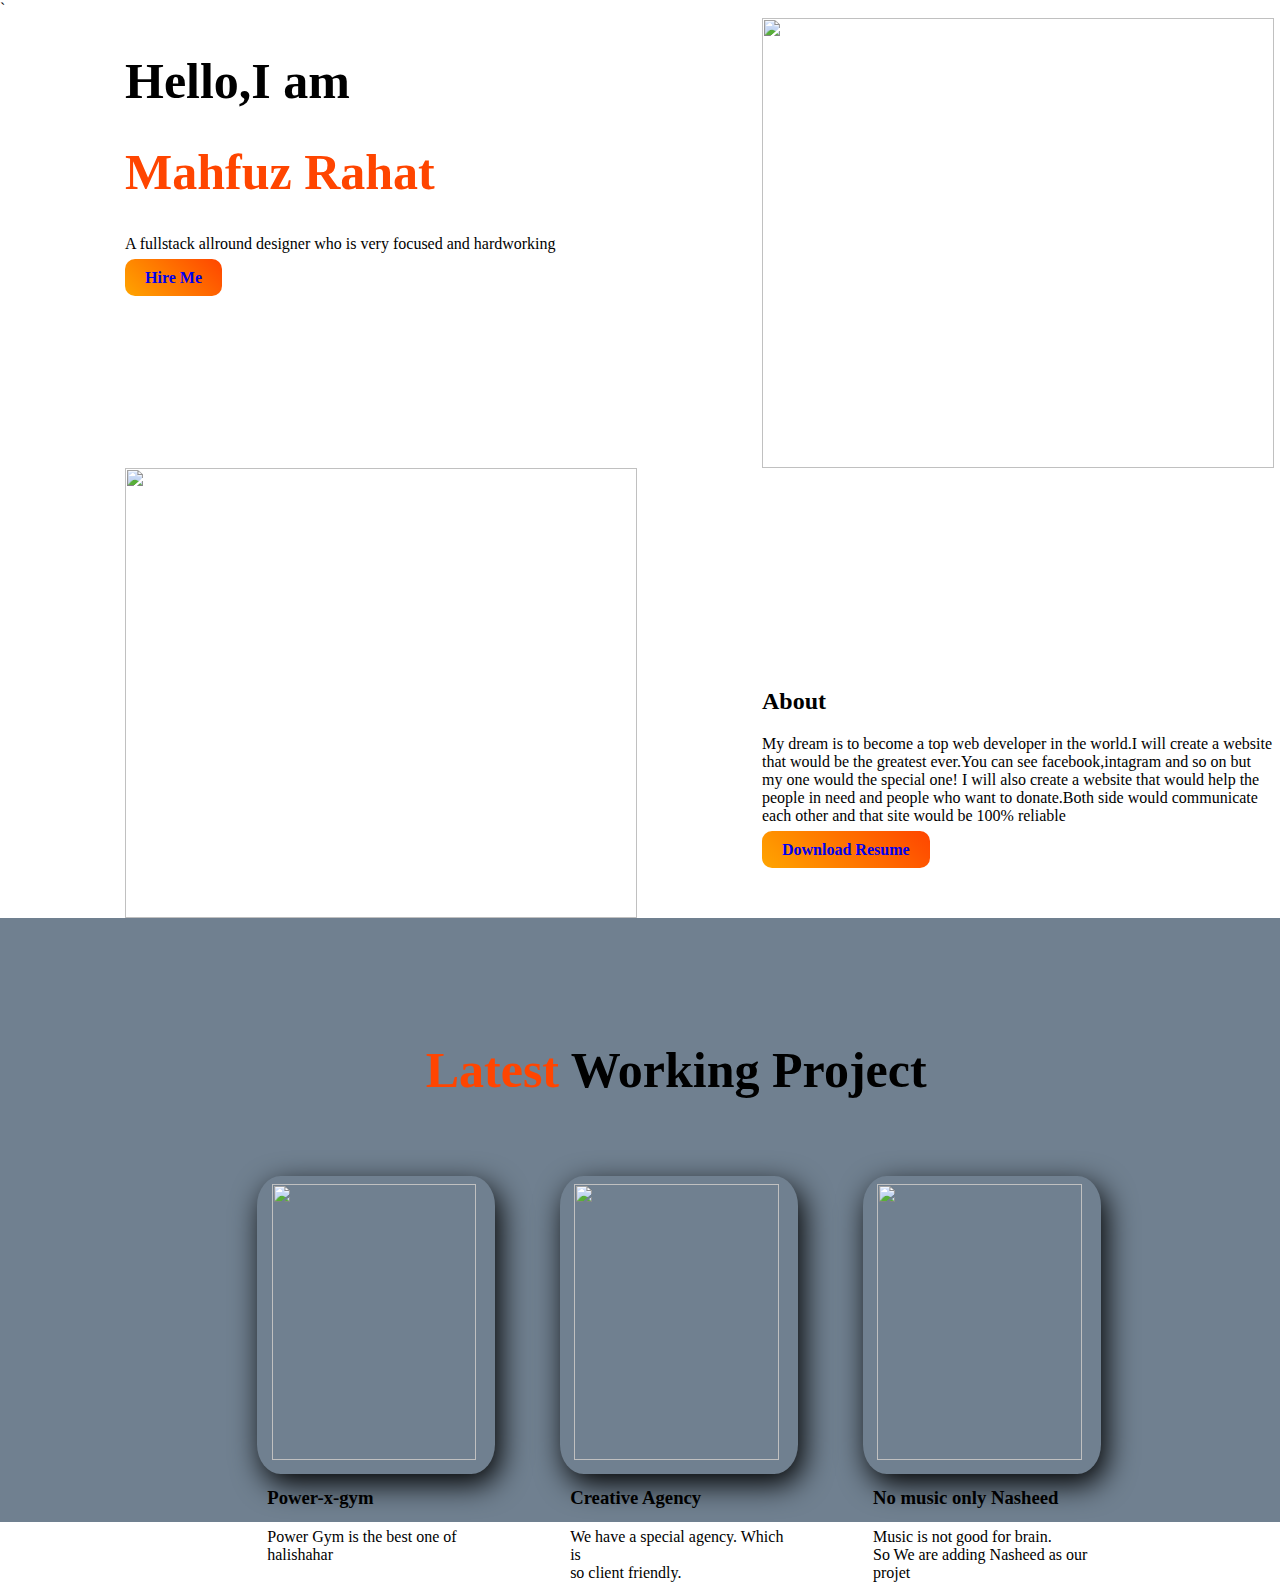
==== index.html @ dd248495 "done" ====
`   <!DOCTYPE html>
<html lang="en">
<head>
    <meta charset="UTF-8">
    <meta http-equiv="X-UA-Compatible" content="IE=edge">
    <meta name="viewport" content="width=device-width, initial-scale=1.0">
    <title>Document</title>
    <link rel="stylesheet" href="style.css">
    <link href="https://fonts.googleapis.com/css2?family=Oswald&display=swap" rel="stylesheet">
</head>
<body>
    <section class="first-section">
        <div class="half-width">
            <h1>Hello,I am</h1>
            <h1 class="text-color">Mahfuz Rahat</h1>
            <p>A fullstack allround designer who is very focused and hardworking</p>
            <a class="button" target="_blank" href="https://www.linkedin.com/feed/">Hire Me</a>
        </div>
        <div class="half-width">
            <img src="images/do not use this pic.png" alt="">
        </div>
    </section>
    <section class="second-section">
        <div class="half-width">
            <img src="images/do not use this pic2.png" alt="">
        </div>
        <div class="half-width">
            <h2 class="second-h2">About</h2>
            <p>My dream is to become a top web developer in the world.I will create a website that would be the greatest ever.You can see facebook,intagram and so on but my one would the special one! I will also create a website that would help the people in need and people who want to donate.Both side would communicate each other and that site would be 100% reliable</p>
            <a class="button" target="_blank" href="https://www.linkedin.com/feed/">Download Resume</a>
        </div>
    </section>
    <section class="third-section">
        <h1 class="project-title"><span class="text-color">Latest</span> Working Project</h1>
        <div class="project">
            <img src="images/image 4.png" alt="">
            <h3>Power-x-gym</h3>
            <p>Power Gym is the best one of halishahar</p>
        </div>
        <div class="project">
            <img src="images/image 5.png" alt="">
            <h3>Creative Agency</h3>
            <p>We have a special agency.
            Which is <br>so client friendly.<br></p>
        </div>
        <div class="project">
            <img src="images/image 8.png" alt="">
            <h3>No music only Nasheed</h3>
            <p>Music is not good for brain.<br>So We are adding Nasheed as our projet</br></p>
        </div>
    </section>
</body>
</html>
---- style.css ----
body{
    margin: 0px;
    font-family: font-family: 'Oswald', sans-serif;
}
h1{
    font-size: 50px;
}
.text-color{
    color: orangered;
}
.button{
    background-image: linear-gradient(45deg,orange,orangered);
    text-decoration: none;
    font-weight: bold;
    padding: 10px 20px;
    border-radius: 10px;
}
section{
    height: 450px;
}
.half-width{
    width: 40%;
    height: 450px;
    float: left;
   
    padding-left: 125px;
    padding-top: 0px;
}
.half-width img{
    width: 100%;
    height: 450px;
}
.second-h2{
    padding-top: 200px;
}
.third-section{
    padding-left: 15%;
    padding-top: 7%;
    padding-bottom: 5%;
    background-color: slategrey;
    height: 450px;
}
.project{
    width: 20%;
    height: 65%;
    float: left;
    margin-left: 6%;
    box-shadow: 5px 10px 30px;
    border-radius: 10%;
    padding:4px 10px 1px 10px;
    
}
.project img{
    width: 97%;
    padding-left: 2%;
    padding-top: 2%;
}
.project-title{
 text-align: center;
 width: 89%;
 padding-bottom: 4%;
}
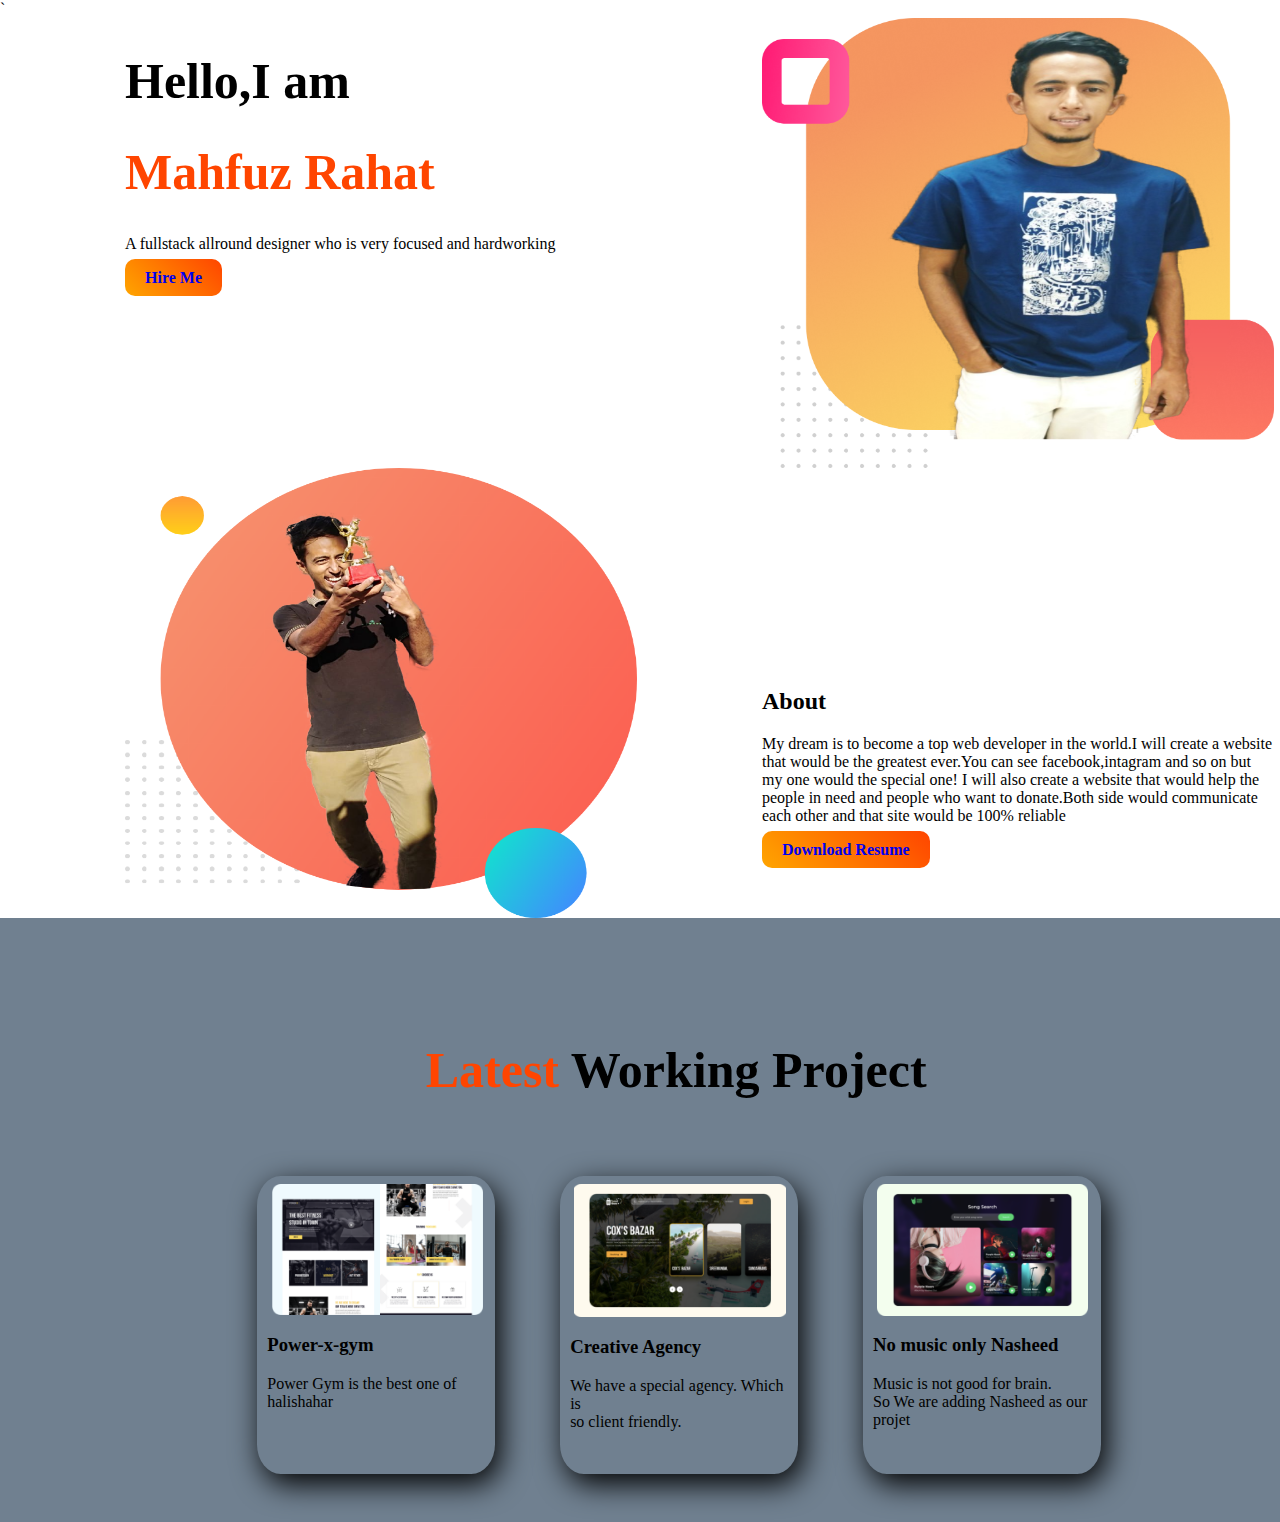
==== commit 58a64981: "added" ====
--- a/index.html
+++ b/index.html
@@ -17,12 +17,12 @@
             <a class="button" target="_blank" href="https://www.linkedin.com/feed/">Hire Me</a>
         </div>
         <div class="half-width">
-            <img src="images/do not use this pic.png" alt="">
+            <img src="images/Group 33090.png" alt="">
         </div>
     </section>
     <section class="second-section">
         <div class="half-width">
-            <img src="images/do not use this pic2.png" alt="">
+            <img src="images/my-bg.png" alt="">
         </div>
         <div class="half-width">
             <h2 class="second-h2">About</h2>
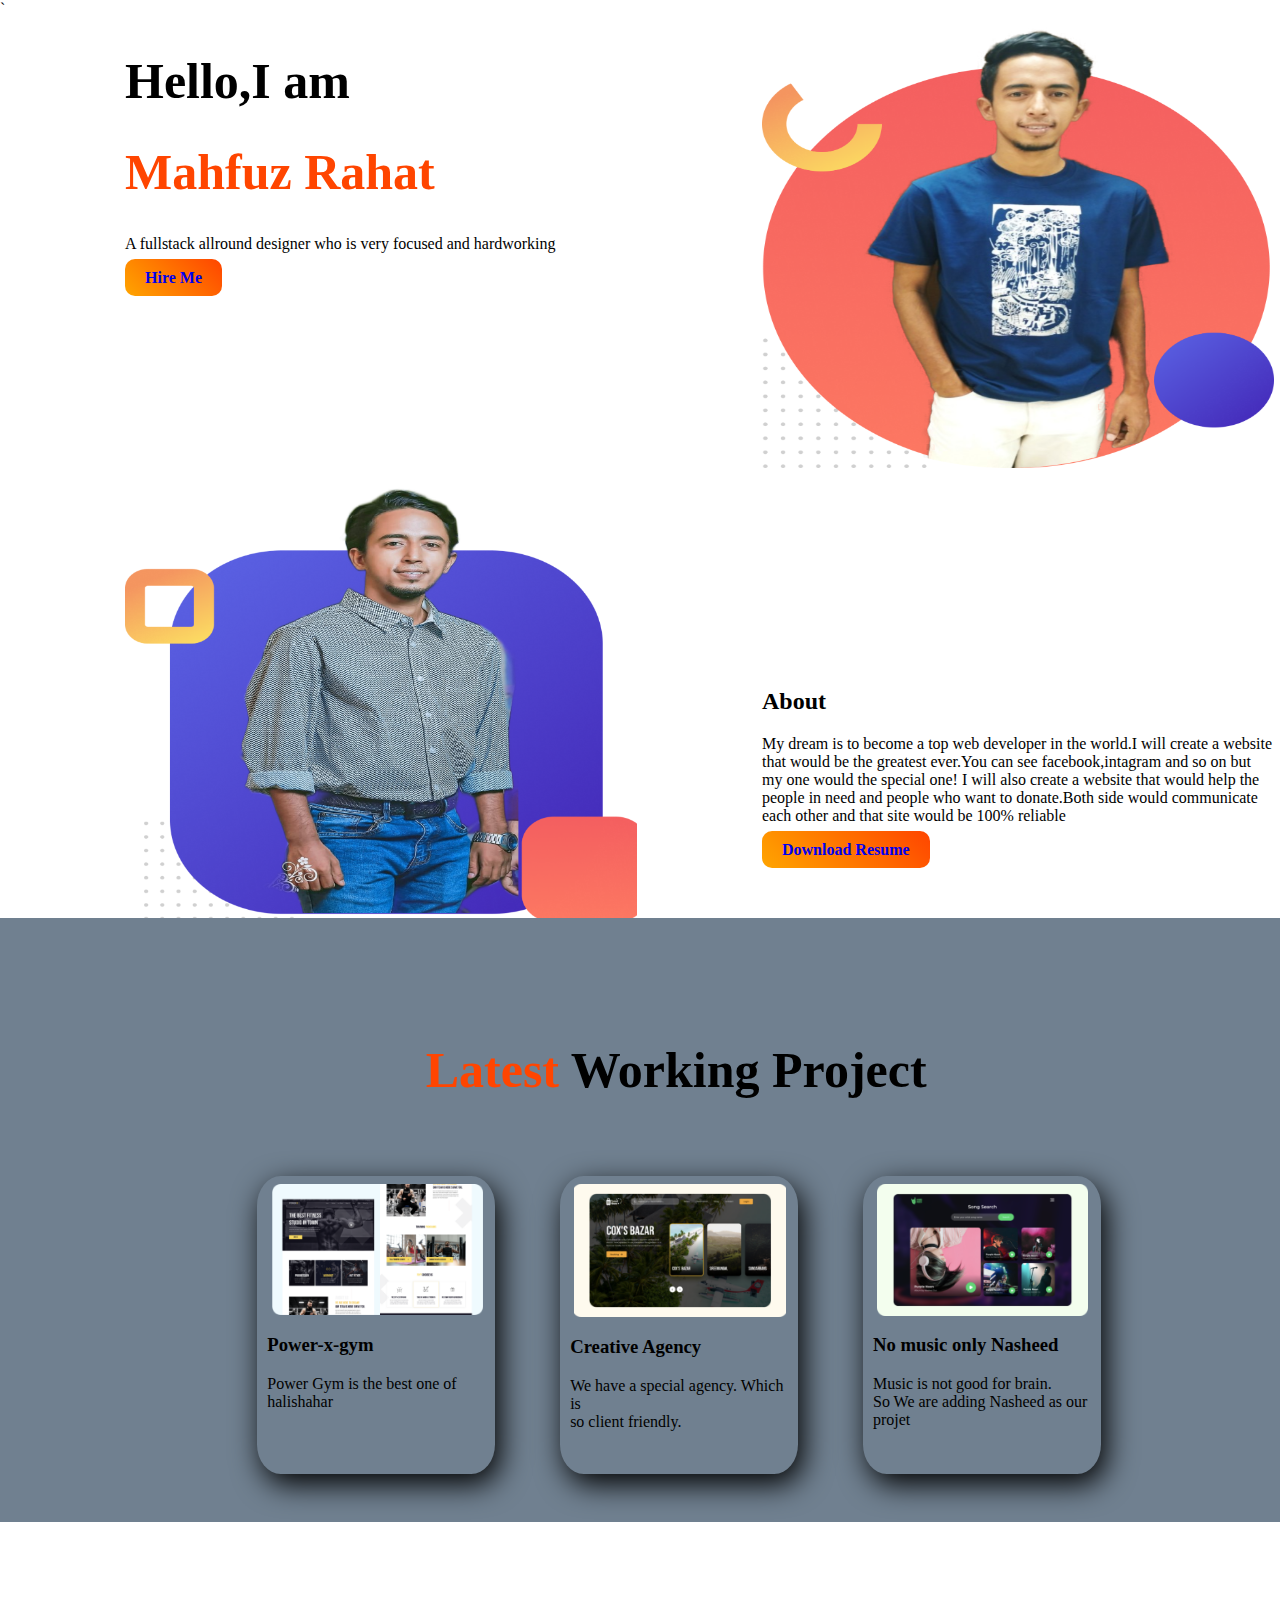
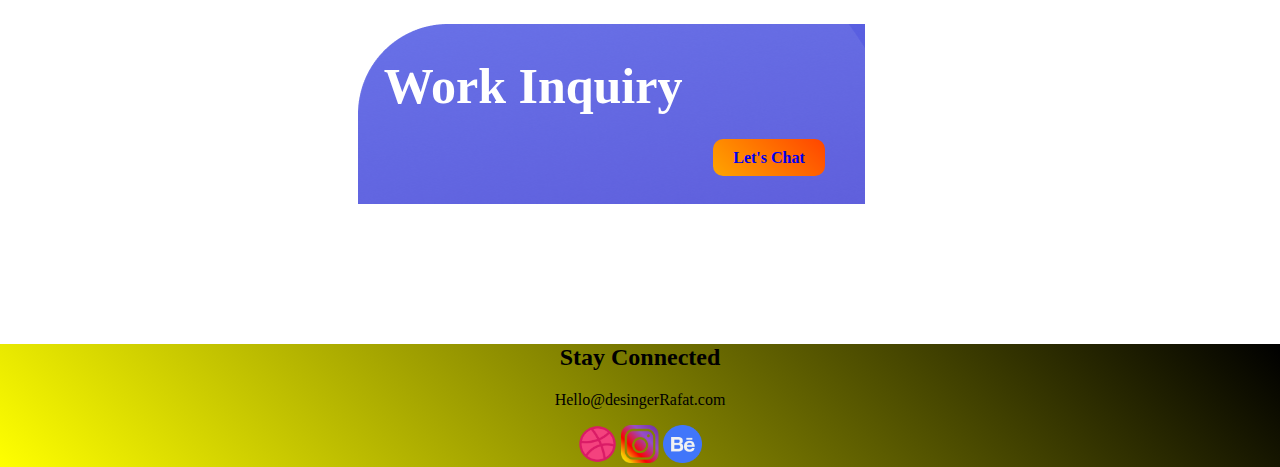
==== commit 4f6d8813: "ekdom shesh" ====
--- a/index.html
+++ b/index.html
@@ -17,12 +17,12 @@
             <a class="button" target="_blank" href="https://www.linkedin.com/feed/">Hire Me</a>
         </div>
         <div class="half-width">
-            <img src="images/Group 33090.png" alt="">
+            <img src="images/Group 33080.png" alt="">
         </div>
     </section>
     <section class="second-section">
         <div class="half-width">
-            <img src="images/my-bg.png" alt="">
+            <img src="images/Group 33082.png" alt="">
         </div>
         <div class="half-width">
             <h2 class="second-h2">About</h2>
@@ -49,5 +49,21 @@
             <p>Music is not good for brain.<br>So We are adding Nasheed as our projet</br></p>
         </div>
     </section>
-</body>
-</html>+    <section class="blue-bar">
+        <div class="blue">
+            <h1 class="white-color">Work Inquiry</h1>
+            <div class="link-button">
+                <a class="button" target="_blank" href="https://www.linkedin.com/feed/">Let's Chat</a>
+            </div>
+        </div>
+    </section>   
+            <footer>
+                <h2>Stay Connected</h2>
+                <p>Hello@desingerRafat.com</p>
+                <img src="images/image 6.png" alt="">
+                <img src="images/image 7.png" alt="">
+                <img src="images/Group 33059.png" alt="">
+            </footer>
+        
+    
+  --- a/style.css
+++ b/style.css
@@ -60,3 +60,28 @@
  width: 89%;
  padding-bottom: 4%;
 }
+.blue{
+    background-image: url(images/Group_33094_1.png);
+    width: 55%;
+    height: 60%;
+    float: left;
+}
+.blue-bar{
+    padding-left:28%;
+    padding-top: 8%;
+    height: 300px;
+}
+.white-color{
+    color: white;
+    padding-left: 5%;
+}
+.link-button{
+    padding-left: 70%;
+}
+footer img{
+    width: 3%;
+}
+footer{
+    text-align: center;
+    background-image: linear-gradient(45deg,yellow,black);
+}